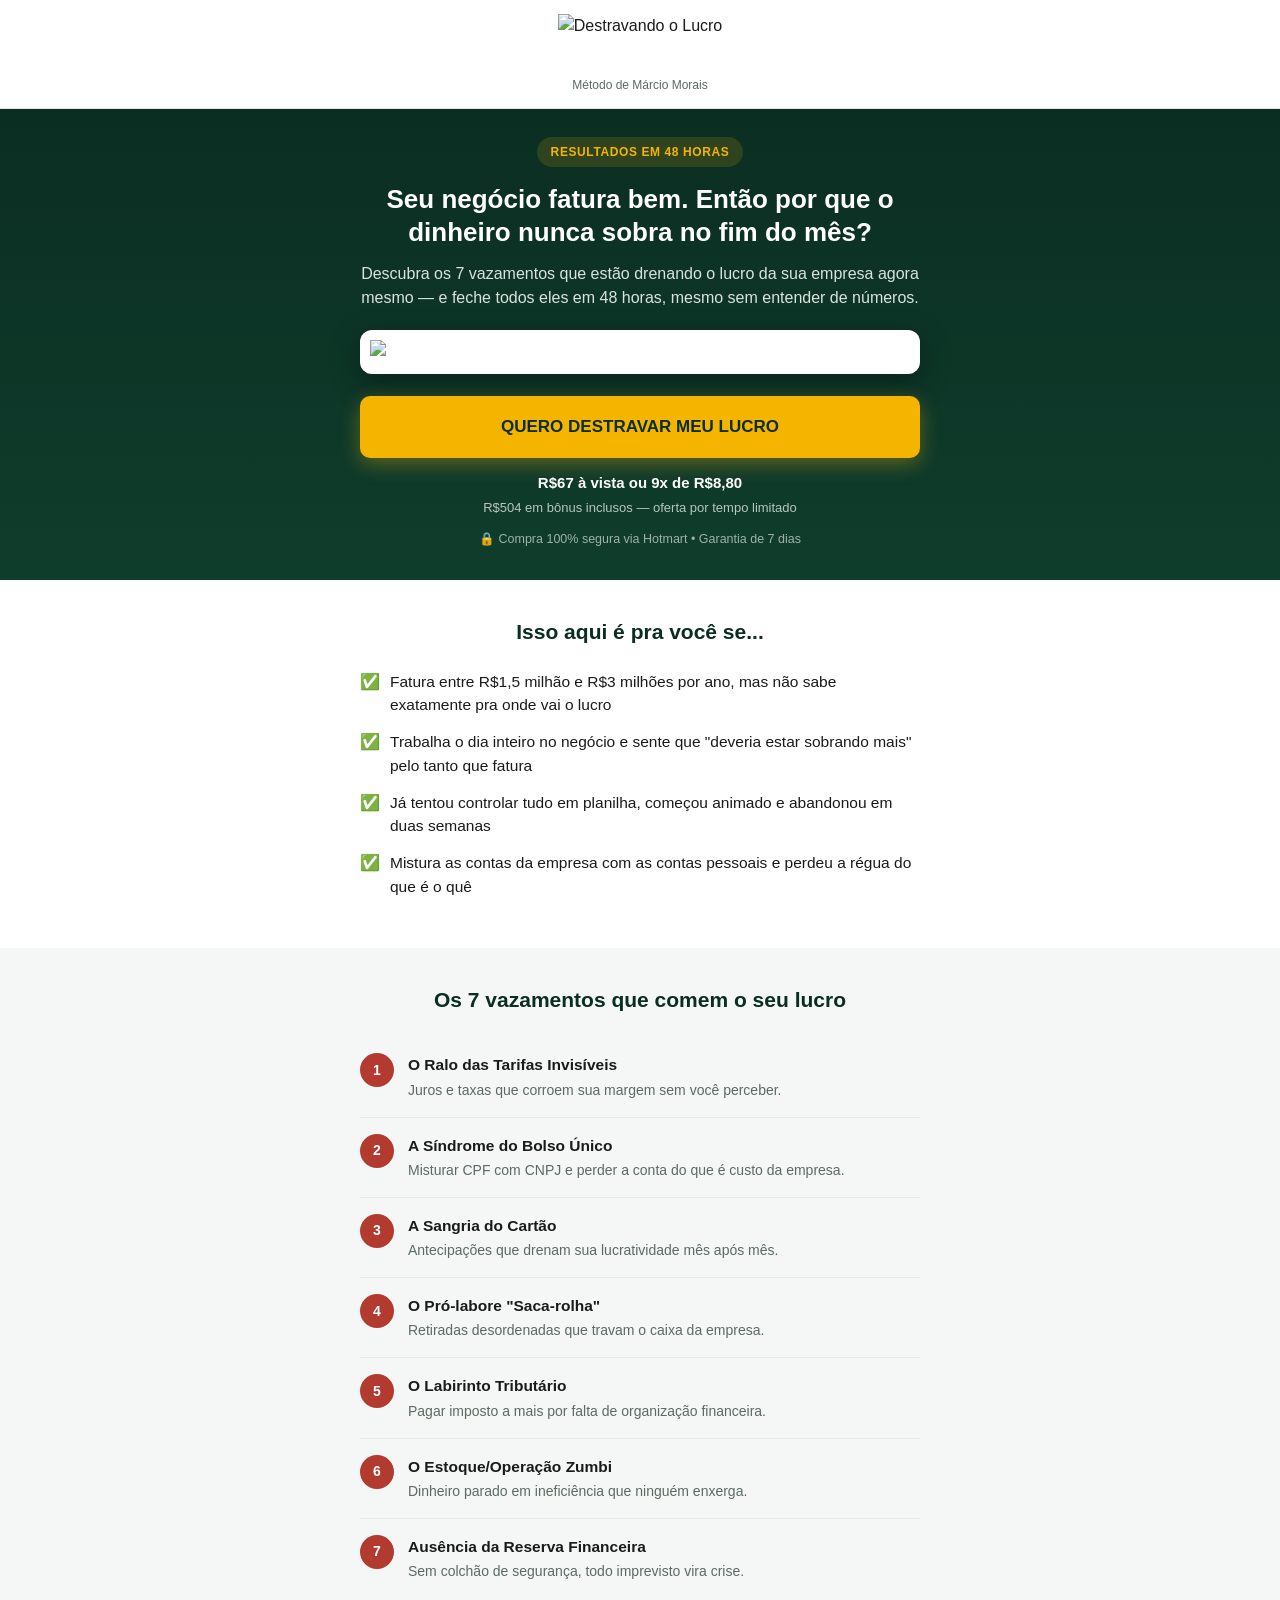
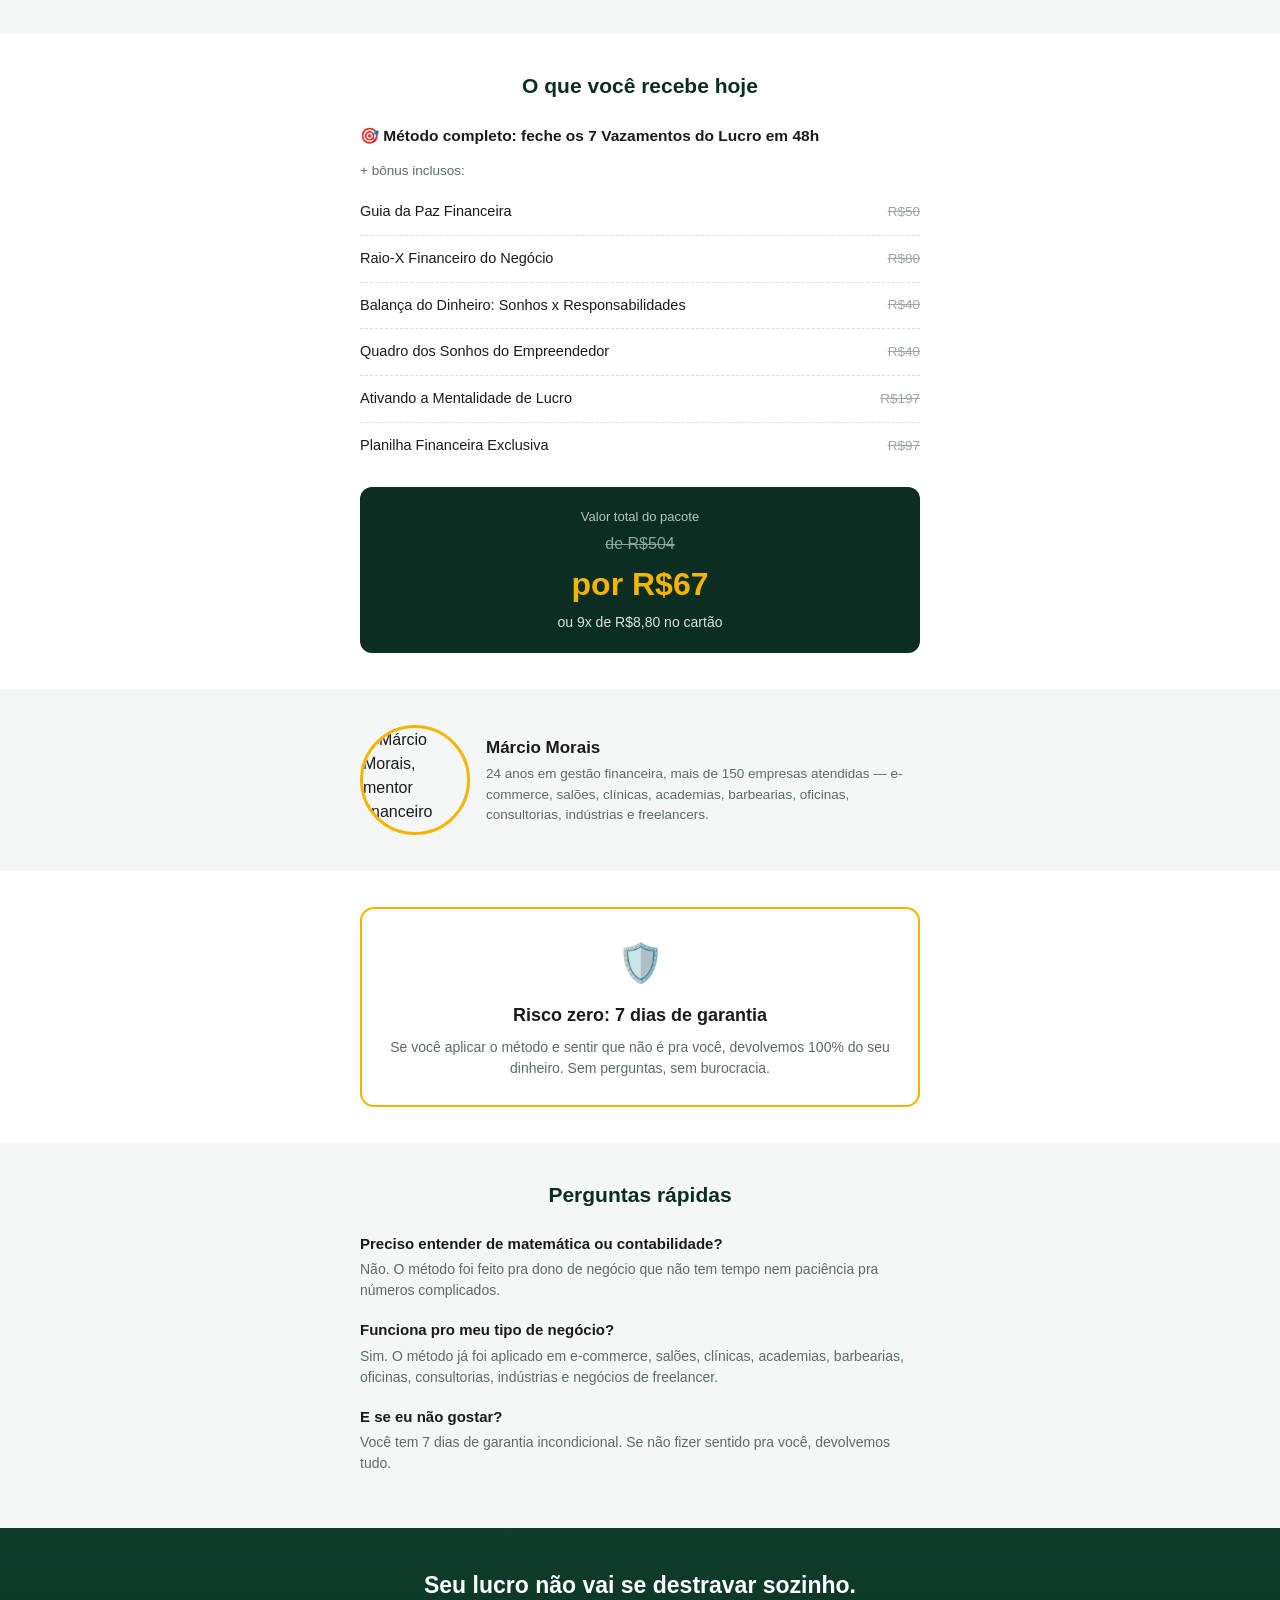
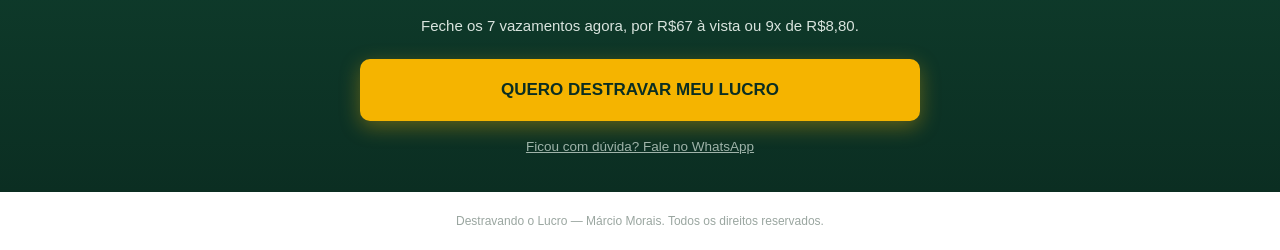
==== va.html @ 2dafc746 "add: va.html e vb.html — páginas de teste A/B low ticket Co-Authored-By: Claude Sonnet 5 <noreply@an" ====
<!DOCTYPE html>
<html lang="pt-BR">
<head>
<meta charset="UTF-8">
<meta name="viewport" content="width=device-width, initial-scale=1.0">
<title>Destravando o Lucro — Feche os 7 Vazamentos em 48h</title>
<meta name="description" content="Descubra e feche os 7 vazamentos que estão drenando o lucro do seu negócio. Método prático de Márcio Morais, 24 anos de experiência, +150 empresas atendidas.">
<style>
  :root{
    --dark:#0B2E22;
    --dark2:#0F3D2C;
    --accent:#F5B400;
    --accent-dark:#C98F00;
    --text:#1A1A1A;
    --muted:#5B6B63;
    --bg-soft:#F4F7F5;
    --danger:#B23A2E;
  }
  *{box-sizing:border-box;margin:0;padding:0;}
  body{
    font-family:-apple-system,BlinkMacSystemFont,"Segoe UI",Roboto,Helvetica,Arial,sans-serif;
    color:var(--text);
    line-height:1.5;
    background:#fff;
    -webkit-font-smoothing:antialiased;
  }
  img{max-width:100%;display:block;}
  .container{max-width:600px;margin:0 auto;padding:0 20px;}
  a{color:inherit;}

  /* Topbar */
  .topbar{
    background:#fff;
    text-align:center;
    padding:14px 20px;
    border-bottom:1px solid #E4EAE7;
  }
  .topbar-brand{
    display:flex;
    align-items:center;
    justify-content:center;
  }
  .topbar-brand img{height:56px;width:auto;max-width:none;}
  .topbar-sub{display:block;font-weight:400;font-size:12px;color:var(--muted);margin-top:6px;}

  /* Hero */
  .hero{
    background:linear-gradient(180deg,var(--dark) 0%,var(--dark2) 100%);
    color:#fff;
    padding:28px 0 32px;
    text-align:center;
  }
  .eyebrow{
    display:inline-block;
    background:rgba(245,180,0,.15);
    color:var(--accent);
    font-size:12px;
    font-weight:700;
    letter-spacing:.6px;
    padding:6px 14px;
    border-radius:999px;
    margin-bottom:16px;
  }
  .hero h1{
    font-size:26px;
    line-height:1.25;
    font-weight:800;
    margin-bottom:14px;
  }
  .hero p.sub{
    font-size:16px;
    color:#D9E4DE;
    margin-bottom:20px;
  }
  .hero-img{
    border-radius:12px;
    overflow:hidden;
    margin-bottom:22px;
    box-shadow:0 10px 30px rgba(0,0,0,.35);
    background:#fff;
    padding:10px;
  }
  .hero-img img{width:100%;height:auto;object-fit:contain;}

  /* CTA button */
  .cta-btn{
    display:block;
    width:100%;
    background:var(--accent);
    color:var(--dark);
    text-decoration:none;
    font-weight:800;
    font-size:17px;
    text-align:center;
    padding:18px 20px;
    border-radius:10px;
    box-shadow:0 6px 20px rgba(245,180,0,.35);
    transition:transform .1s ease;
  }
  .cta-btn:active{transform:scale(.98);}
  .price-line{
    text-align:center;
    color:#fff;
    font-size:15px;
    margin-top:14px;
    font-weight:600;
  }
  .price-line small{display:block;color:#B7C7BF;font-weight:400;font-size:13px;margin-top:4px;}
  .trust-line{
    text-align:center;
    font-size:12.5px;
    color:#9FB3A9;
    margin-top:12px;
  }

  /* Sections */
  section{padding:36px 0;}
  .section-title{
    font-size:21px;
    font-weight:800;
    text-align:center;
    margin-bottom:22px;
    color:var(--dark);
  }
  .bg-soft{background:var(--bg-soft);}

  /* Checklist */
  .checklist{list-style:none;}
  .checklist li{
    display:flex;
    gap:10px;
    align-items:flex-start;
    font-size:15.5px;
    margin-bottom:14px;
  }
  .checklist li::before{
    content:"✅";
    flex-shrink:0;
    font-size:16px;
  }

  /* 7 vazamentos */
  .leak{
    display:flex;
    gap:14px;
    align-items:flex-start;
    padding:16px 0;
    border-bottom:1px solid #E4EAE7;
  }
  .leak:last-child{border-bottom:none;}
  .leak-num{
    flex-shrink:0;
    width:34px;
    height:34px;
    border-radius:50%;
    background:var(--danger);
    color:#fff;
    font-weight:800;
    font-size:14px;
    display:flex;
    align-items:center;
    justify-content:center;
  }
  .leak-title{font-weight:700;font-size:15.5px;margin-bottom:3px;}
  .leak-desc{font-size:14px;color:var(--muted);}

  /* Stack */
  .stack-list{list-style:none;}
  .stack-list li{
    display:flex;
    justify-content:space-between;
    align-items:center;
    padding:12px 0;
    border-bottom:1px dashed #D8E0DC;
    font-size:14.5px;
  }
  .stack-list li:last-child{border-bottom:none;}
  .stack-list .item-price{
    text-decoration:line-through;
    color:#9AA6A0;
    font-size:13.5px;
    white-space:nowrap;
    margin-left:10px;
  }
  .stack-total{
    margin-top:18px;
    background:var(--dark);
    color:#fff;
    border-radius:12px;
    padding:20px;
    text-align:center;
  }
  .stack-total .label{font-size:13px;color:#B7C7BF;margin-bottom:6px;}
  .stack-total .value-old{font-size:16px;text-decoration:line-through;color:#8FA79A;}
  .stack-total .value-new{font-size:32px;font-weight:800;color:var(--accent);margin:4px 0;}
  .stack-total .installments{font-size:14px;color:#D9E4DE;}

  /* Authority */
  .authority{
    display:flex;
    gap:16px;
    align-items:center;
  }
  .authority img{
    width:110px;
    height:110px;
    border-radius:50%;
    object-fit:cover;
    object-position:center 18%;
    flex-shrink:0;
    border:3px solid var(--accent);
  }
  .authority h3{font-size:17px;margin-bottom:4px;}
  .authority p{font-size:13.5px;color:var(--muted);}

  /* Guarantee */
  .guarantee{
    text-align:center;
    background:#fff;
    border:2px solid var(--accent);
    border-radius:14px;
    padding:26px 20px;
  }
  .guarantee .shield{font-size:38px;margin-bottom:10px;}
  .guarantee h3{font-size:18px;margin-bottom:8px;}
  .guarantee p{font-size:14px;color:var(--muted);}

  /* FAQ */
  .faq-item{margin-bottom:18px;}
  .faq-item h4{font-size:15px;margin-bottom:4px;}
  .faq-item p{font-size:14px;color:var(--muted);}

  /* Final CTA */
  .final-cta{
    background:linear-gradient(180deg,var(--dark2) 0%,var(--dark) 100%);
    color:#fff;
    text-align:center;
    padding:40px 0 34px;
  }
  .final-cta h2{font-size:23px;font-weight:800;margin-bottom:12px;}
  .final-cta p.sub{color:#D9E4DE;font-size:15px;margin-bottom:22px;}
  .whatsapp-link{
    display:inline-block;
    margin-top:16px;
    font-size:13.5px;
    color:#9FB3A9;
    text-decoration:underline;
  }

  footer{
    text-align:center;
    padding:20px;
    font-size:12px;
    color:#9AA6A0;
    background:#fff;
  }
</style>
</head>
<body>

  <div class="topbar">
    <div class="topbar-brand">
      <img src="https://res.cloudinary.com/dtgcobo29/image/upload/v1767848025/1-site_ug46ln.webp" alt="Destravando o Lucro" loading="eager">
    </div>
    <span class="topbar-sub">Método de Márcio Morais</span>
  </div>

  <div class="hero">
    <div class="container">
      <span class="eyebrow">RESULTADOS EM 48 HORAS</span>
      <h1>Seu negócio fatura bem. Então por que o dinheiro nunca sobra no fim do mês?</h1>
      <p class="sub">Descubra os 7 vazamentos que estão drenando o lucro da sua empresa agora mesmo — e feche todos eles em 48 horas, mesmo sem entender de números.</p>

      <div class="hero-img">
        <img src="https://res.cloudinary.com/dtgcobo29/image/upload/v1767848025/2-site_yvfif4.png" alt="Antes e depois da organização financeira do negócio" loading="eager">
      </div>

      <a href="https://pay.hotmart.com/T100741493K?off=6i0q0c7z" class="cta-btn">QUERO DESTRAVAR MEU LUCRO</a>
      <div class="price-line">
        R$67 à vista ou 9x de R$8,80
        <small>R$504 em bônus inclusos — oferta por tempo limitado</small>
      </div>
      <div class="trust-line">🔒 Compra 100% segura via Hotmart • Garantia de 7 dias</div>
    </div>
  </div>

  <section>
    <div class="container">
      <h2 class="section-title">Isso aqui é pra você se...</h2>
      <ul class="checklist">
        <li>Fatura entre R$1,5 milhão e R$3 milhões por ano, mas não sabe exatamente pra onde vai o lucro</li>
        <li>Trabalha o dia inteiro no negócio e sente que "deveria estar sobrando mais" pelo tanto que fatura</li>
        <li>Já tentou controlar tudo em planilha, começou animado e abandonou em duas semanas</li>
        <li>Mistura as contas da empresa com as contas pessoais e perdeu a régua do que é o quê</li>
      </ul>
    </div>
  </section>

  <section class="bg-soft">
    <div class="container">
      <h2 class="section-title">Os 7 vazamentos que comem o seu lucro</h2>

      <div class="leak">
        <div class="leak-num">1</div>
        <div><div class="leak-title">O Ralo das Tarifas Invisíveis</div><div class="leak-desc">Juros e taxas que corroem sua margem sem você perceber.</div></div>
      </div>
      <div class="leak">
        <div class="leak-num">2</div>
        <div><div class="leak-title">A Síndrome do Bolso Único</div><div class="leak-desc">Misturar CPF com CNPJ e perder a conta do que é custo da empresa.</div></div>
      </div>
      <div class="leak">
        <div class="leak-num">3</div>
        <div><div class="leak-title">A Sangria do Cartão</div><div class="leak-desc">Antecipações que drenam sua lucratividade mês após mês.</div></div>
      </div>
      <div class="leak">
        <div class="leak-num">4</div>
        <div><div class="leak-title">O Pró-labore "Saca-rolha"</div><div class="leak-desc">Retiradas desordenadas que travam o caixa da empresa.</div></div>
      </div>
      <div class="leak">
        <div class="leak-num">5</div>
        <div><div class="leak-title">O Labirinto Tributário</div><div class="leak-desc">Pagar imposto a mais por falta de organização financeira.</div></div>
      </div>
      <div class="leak">
        <div class="leak-num">6</div>
        <div><div class="leak-title">O Estoque/Operação Zumbi</div><div class="leak-desc">Dinheiro parado em ineficiência que ninguém enxerga.</div></div>
      </div>
      <div class="leak">
        <div class="leak-num">7</div>
        <div><div class="leak-title">Ausência da Reserva Financeira</div><div class="leak-desc">Sem colchão de segurança, todo imprevisto vira crise.</div></div>
      </div>
    </div>
  </section>

  <section>
    <div class="container">
      <h2 class="section-title">O que você recebe hoje</h2>
      <p style="font-weight:700;font-size:15.5px;margin-bottom:14px;">🎯 Método completo: feche os 7 Vazamentos do Lucro em 48h</p>
      <p style="font-size:13.5px;color:var(--muted);margin-bottom:8px;">+ bônus inclusos:</p>
      <ul class="stack-list">
        <li>Guia da Paz Financeira <span class="item-price">R$50</span></li>
        <li>Raio-X Financeiro do Negócio <span class="item-price">R$80</span></li>
        <li>Balança do Dinheiro: Sonhos x Responsabilidades <span class="item-price">R$40</span></li>
        <li>Quadro dos Sonhos do Empreendedor <span class="item-price">R$40</span></li>
        <li>Ativando a Mentalidade de Lucro <span class="item-price">R$197</span></li>
        <li>Planilha Financeira Exclusiva <span class="item-price">R$97</span></li>
      </ul>

      <div class="stack-total">
        <div class="label">Valor total do pacote</div>
        <div class="value-old">de R$504</div>
        <div class="value-new">por R$67</div>
        <div class="installments">ou 9x de R$8,80 no cartão</div>
      </div>
    </div>
  </section>

  <section class="bg-soft">
    <div class="container">
      <div class="authority">
        <img src="https://res.cloudinary.com/dtgcobo29/image/upload/v1767848027/18-site_ilf8dy.webp" alt="Márcio Morais, mentor financeiro" loading="lazy">
        <div>
          <h3>Márcio Morais</h3>
          <p>24 anos em gestão financeira, mais de 150 empresas atendidas — e-commerce, salões, clínicas, academias, barbearias, oficinas, consultorias, indústrias e freelancers.</p>
        </div>
      </div>
    </div>
  </section>

  <section>
    <div class="container">
      <div class="guarantee">
        <div class="shield">🛡️</div>
        <h3>Risco zero: 7 dias de garantia</h3>
        <p>Se você aplicar o método e sentir que não é pra você, devolvemos 100% do seu dinheiro. Sem perguntas, sem burocracia.</p>
      </div>
    </div>
  </section>

  <section class="bg-soft">
    <div class="container">
      <h2 class="section-title">Perguntas rápidas</h2>
      <div class="faq-item">
        <h4>Preciso entender de matemática ou contabilidade?</h4>
        <p>Não. O método foi feito pra dono de negócio que não tem tempo nem paciência pra números complicados.</p>
      </div>
      <div class="faq-item">
        <h4>Funciona pro meu tipo de negócio?</h4>
        <p>Sim. O método já foi aplicado em e-commerce, salões, clínicas, academias, barbearias, oficinas, consultorias, indústrias e negócios de freelancer.</p>
      </div>
      <div class="faq-item">
        <h4>E se eu não gostar?</h4>
        <p>Você tem 7 dias de garantia incondicional. Se não fizer sentido pra você, devolvemos tudo.</p>
      </div>
    </div>
  </section>

  <div class="final-cta">
    <div class="container">
      <h2>Seu lucro não vai se destravar sozinho.</h2>
      <p class="sub">Feche os 7 vazamentos agora, por R$67 à vista ou 9x de R$8,80.</p>
      <a href="https://pay.hotmart.com/T100741493K?off=6i0q0c7z" class="cta-btn">QUERO DESTRAVAR MEU LUCRO</a>
      <a href="https://wa.me/5511985905271" class="whatsapp-link">Ficou com dúvida? Fale no WhatsApp</a>
    </div>
  </div>

  <footer>
    Destravando o Lucro — Márcio Morais. Todos os direitos reservados.
  </footer>

</body>
</html>
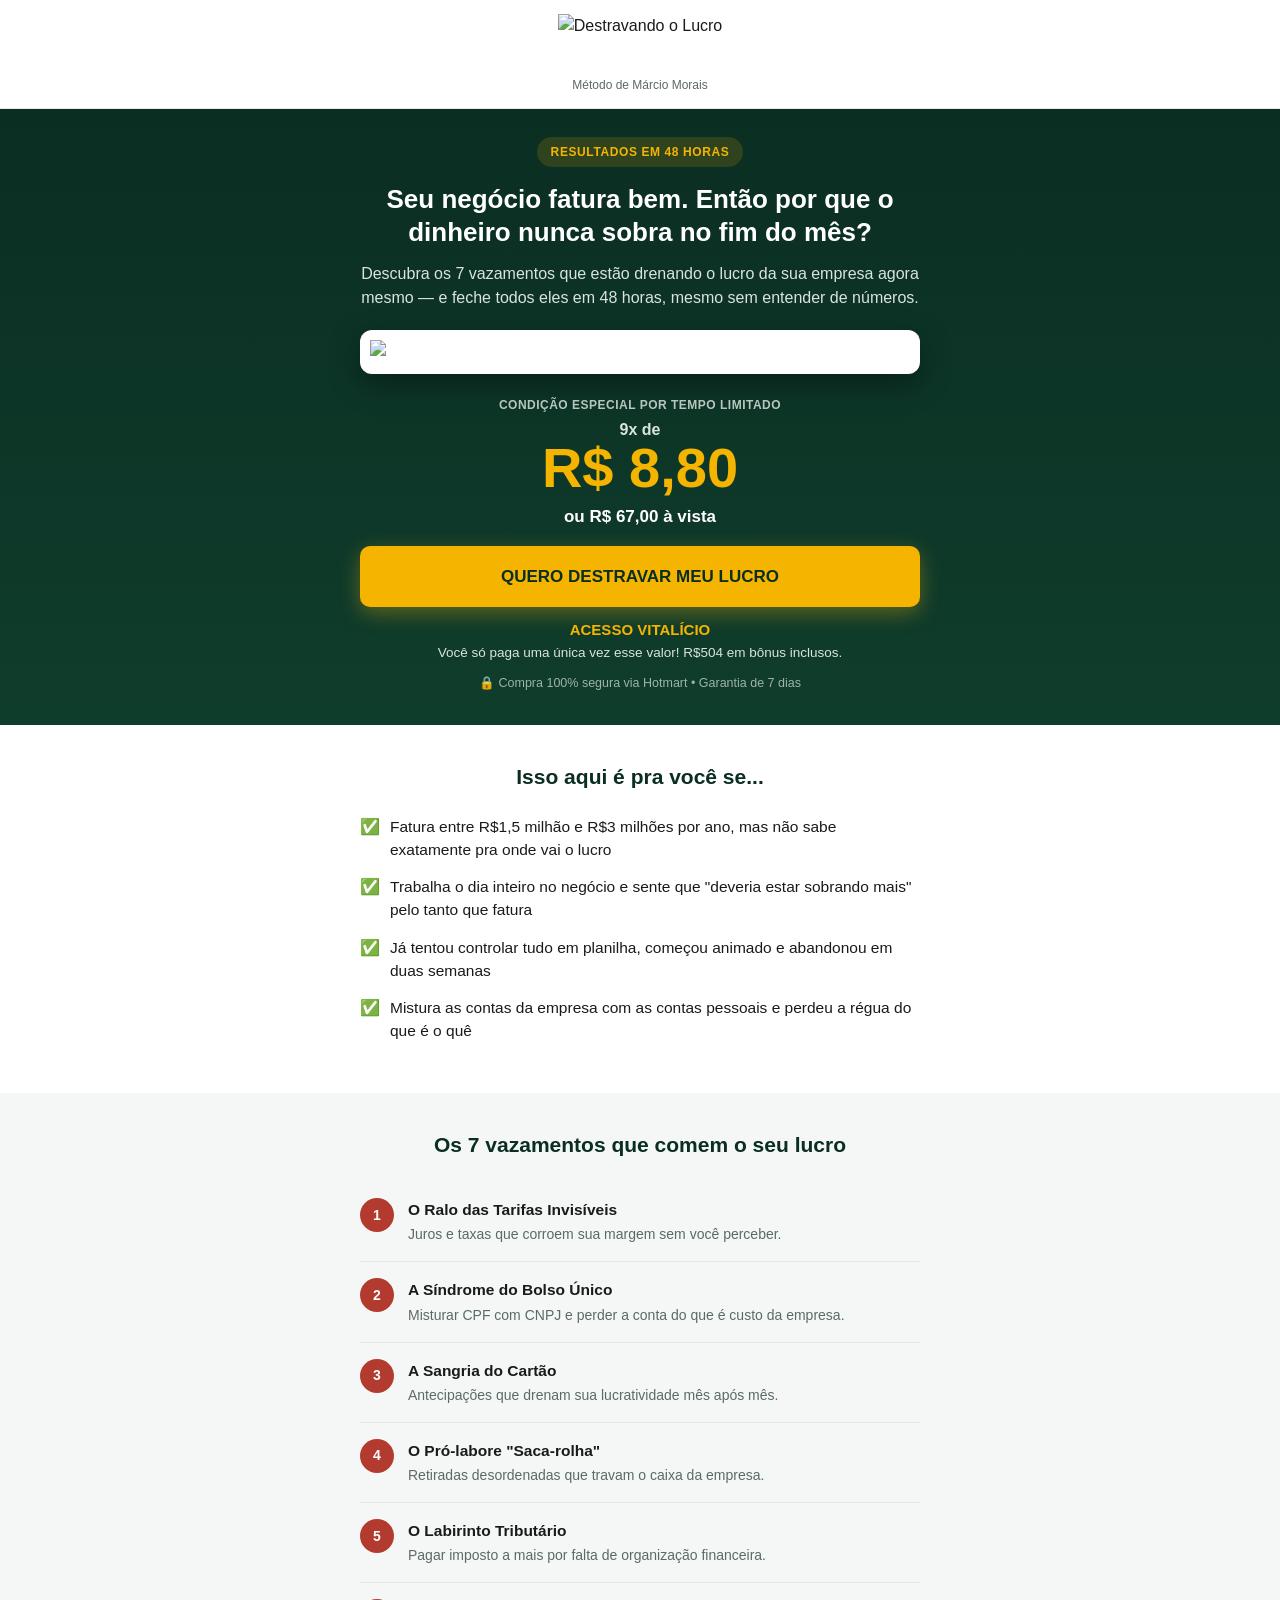
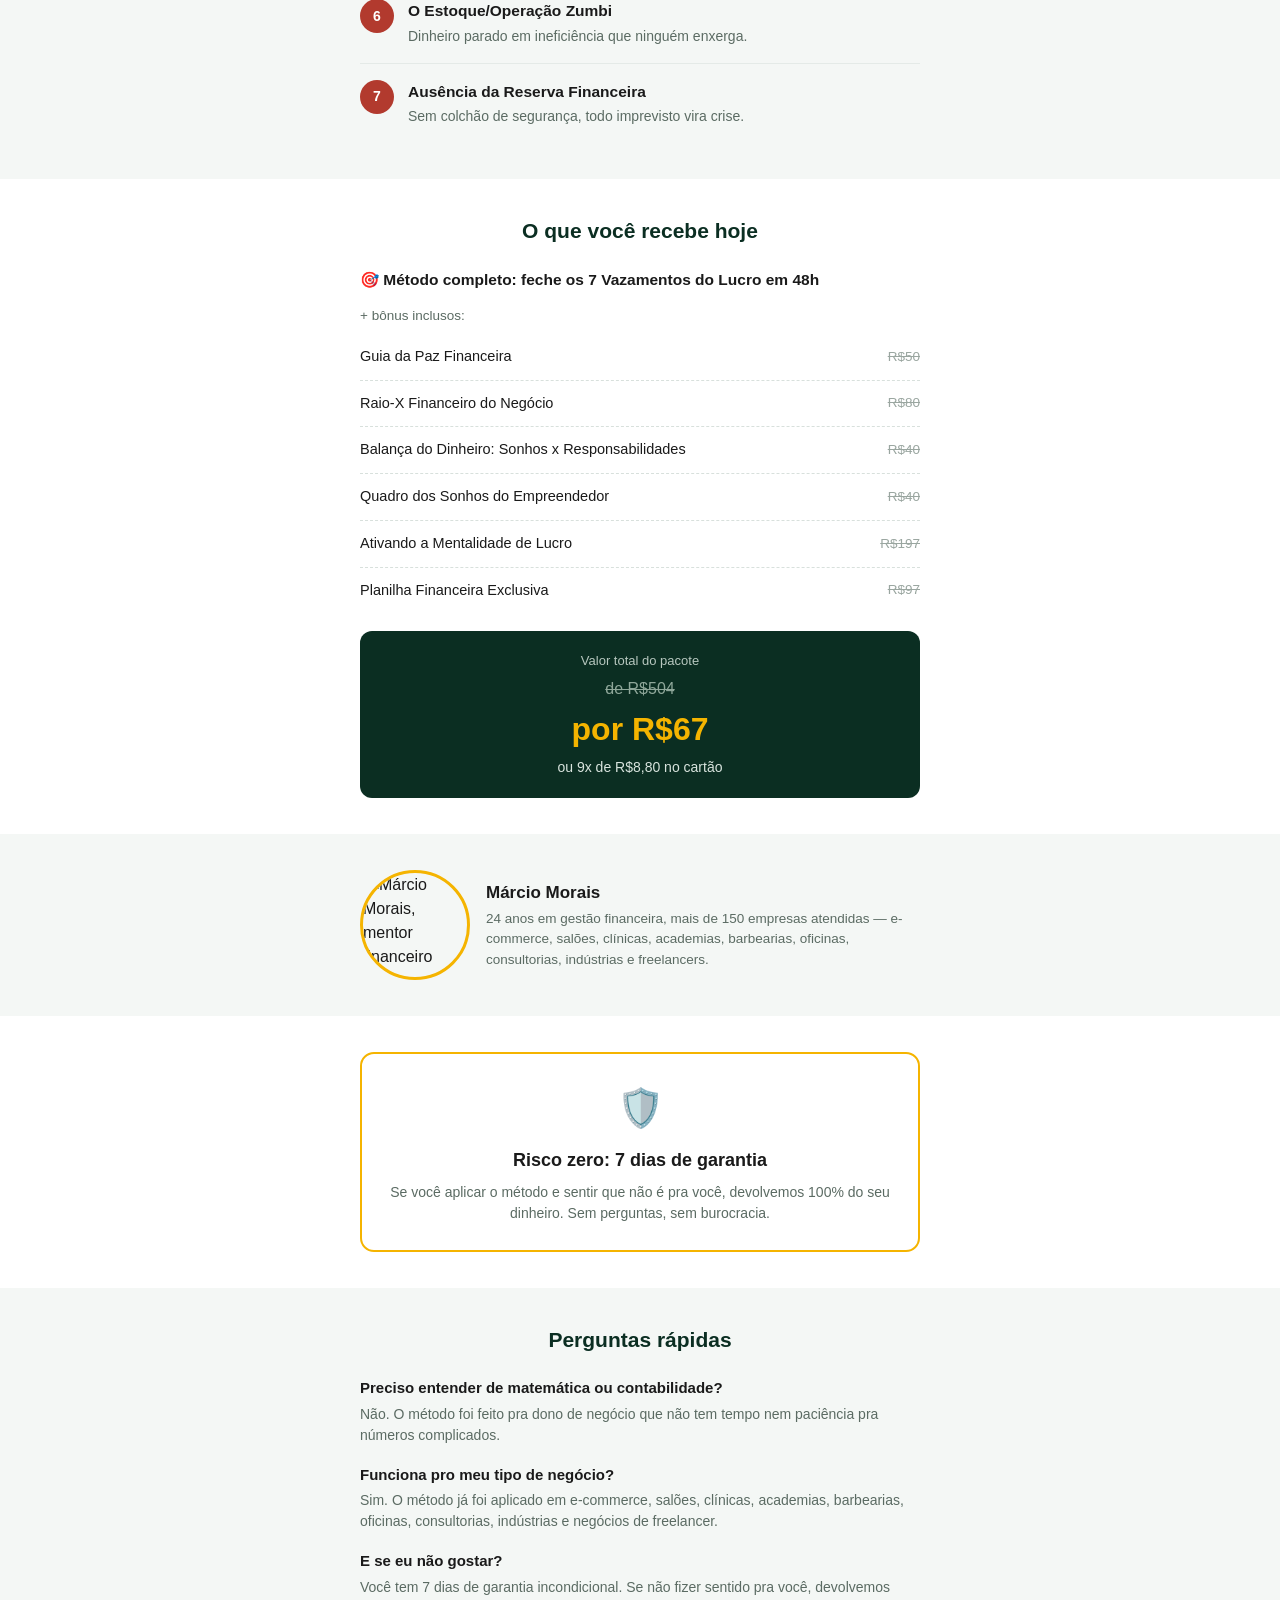
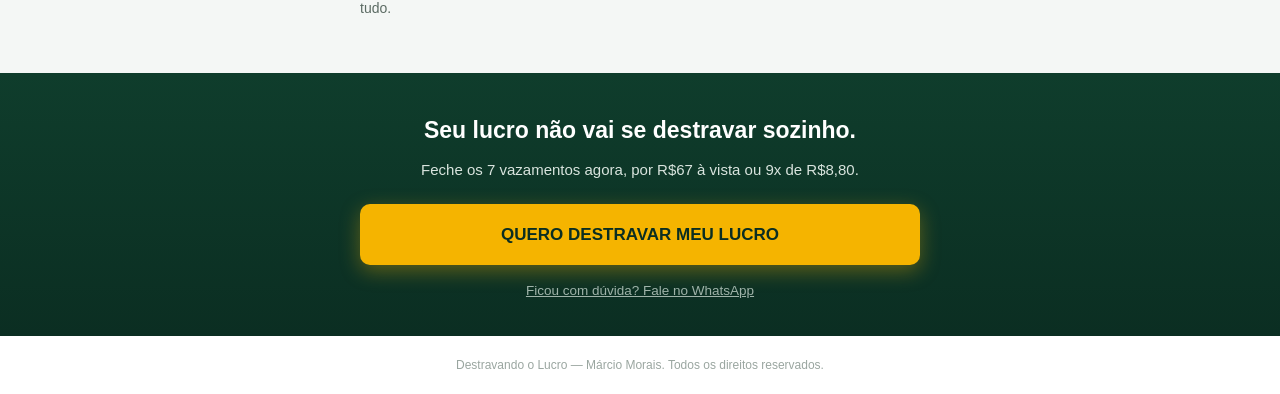
==== commit e2113ca4: "Redesign price block: bigger installment price, add trust triggers (va.html)" ====
--- a/va.html
+++ b/va.html
@@ -2,6 +2,23 @@
 <html lang="pt-BR">
 <head>
 <meta charset="UTF-8">
+<!-- Meta Pixel Code - metodopac -->
+<script>
+!function(f,b,e,v,n,t,s)
+{if(f.fbq)return;n=f.fbq=function(){n.callMethod?
+n.callMethod.apply(n,arguments):n.queue.push(arguments)};
+if(!f._fbq)f._fbq=n;n.push=n;n.loaded=!0;n.version='2.0';
+n.queue=[];t=b.createElement(e);t.async=!0;
+t.src=v;s=b.getElementsByTagName(e)[0];
+s.parentNode.insertBefore(t,s)}(window,document,'script',
+'https://connect.facebook.net/en_US/fbevents.js');
+fbq('init', '642109472173213');
+fbq('track', 'PageView');
+</script>
+<noscript><img height="1" width="1" style="display:none"
+src="https://www.facebook.com/tr?id=642109472173213&ev=PageView&noscript=1"
+/></noscript>
+<!-- End Meta Pixel Code -->
 <meta name="viewport" content="width=device-width, initial-scale=1.0">
 <title>Destravando o Lucro — Feche os 7 Vazamentos em 48h</title>
 <meta name="description" content="Descubra e feche os 7 vazamentos que estão drenando o lucro do seu negócio. Método prático de Márcio Morais, 24 anos de experiência, +150 empresas atendidas.">
@@ -98,14 +115,15 @@
     transition:transform .1s ease;
   }
   .cta-btn:active{transform:scale(.98);}
-  .price-line{
-    text-align:center;
-    color:#fff;
-    font-size:15px;
-    margin-top:14px;
-    font-weight:600;
-  }
-  .price-line small{display:block;color:#B7C7BF;font-weight:400;font-size:13px;margin-top:4px;}
+  .price-block{text-align:center;margin-bottom:16px;}
+  .price-block .price-label{font-size:12px;color:#B7C7BF;font-weight:700;text-transform:uppercase;letter-spacing:.5px;margin-bottom:8px;}
+  .price-block .price-main{line-height:1;margin-bottom:8px;}
+  .price-block .price-main .inst-label{display:block;font-size:16px;font-weight:700;color:#D9E4DE;margin-bottom:2px;}
+  .price-block .price-main .inst-value{display:block;font-size:56px;font-weight:900;color:var(--accent);line-height:1;}
+  .price-block .price-cash{font-size:17px;font-weight:700;color:#fff;}
+  .price-block .price-cash strong{font-weight:800;}
+  .price-trust{margin-top:12px;font-size:13.5px;color:#D9E4DE;line-height:1.45;}
+  .price-trust strong{display:block;font-size:15px;color:var(--accent);font-weight:800;margin-bottom:2px;}
   .trust-line{
     text-align:center;
     font-size:12.5px;
@@ -275,11 +293,16 @@
         <img src="https://res.cloudinary.com/dtgcobo29/image/upload/v1767848025/2-site_yvfif4.png" alt="Antes e depois da organização financeira do negócio" loading="eager">
       </div>
 
+      <div class="price-block">
+        <p class="price-label">Condição especial por tempo limitado</p>
+        <div class="price-main">
+          <span class="inst-label">9x de</span>
+          <span class="inst-value">R$ 8,80</span>
+        </div>
+        <p class="price-cash">ou <strong>R$ 67,00</strong> à vista</p>
+      </div>
       <a href="https://pay.hotmart.com/T100741493K?off=6i0q0c7z" class="cta-btn">QUERO DESTRAVAR MEU LUCRO</a>
-      <div class="price-line">
-        R$67 à vista ou 9x de R$8,80
-        <small>R$504 em bônus inclusos — oferta por tempo limitado</small>
-      </div>
+      <p class="price-trust"><strong>ACESSO VITALÍCIO</strong>Você só paga uma única vez esse valor! R$504 em bônus inclusos.</p>
       <div class="trust-line">🔒 Compra 100% segura via Hotmart • Garantia de 7 dias</div>
     </div>
   </div>
